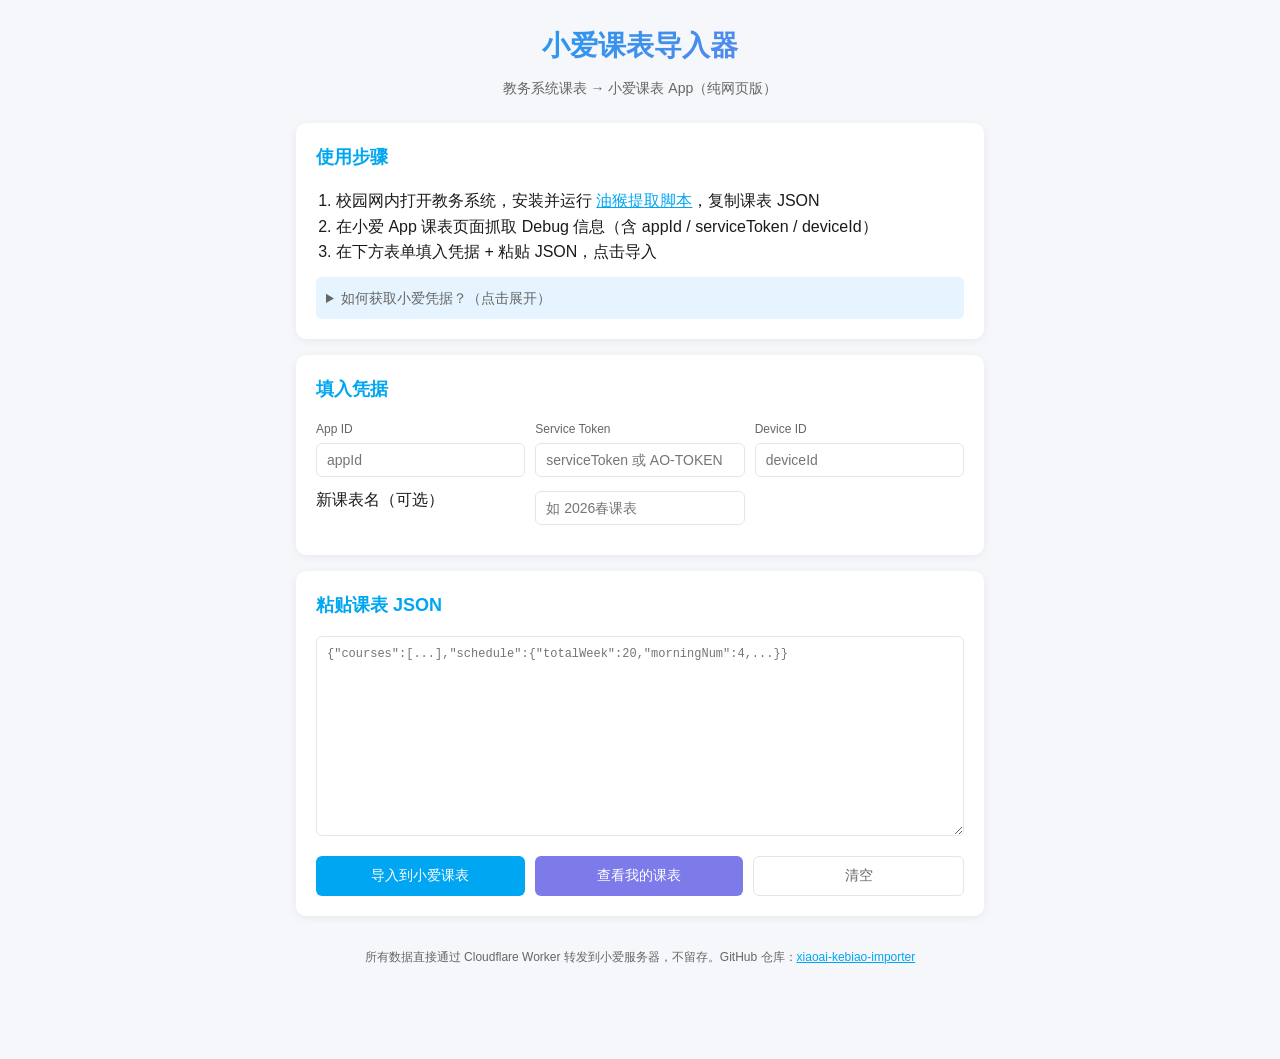
==== docs/index.html @ 1be49dec "feat: 加 GitHub Pages 静态前端 + Cloudflare Worker 反代 - docs/：纯静态网页（index.html + style.css + script.js）  " ====
<!DOCTYPE html>
<html lang="zh-CN">
<head>
<meta charset="UTF-8">
<meta name="viewport" content="width=device-width, initial-scale=1.0">
<title>小爱课表导入器</title>
<link rel="stylesheet" href="style.css">
</head>
<body>
<main class="container">
  <header>
    <h1>小爱课表导入器</h1>
    <p class="subtitle">教务系统课表 → 小爱课表 App（纯网页版）</p>
  </header>

  <section class="card">
    <h2>使用步骤</h2>
    <ol>
      <li>校园网内打开教务系统，安装并运行 <a href="https://github.com/tangjiafu430-bot/xiaoai-kebiao-importer/raw/main/强智课表提取器.user.js" target="_blank">油猴提取脚本</a>，复制课表 JSON</li>
      <li>在小爱 App 课表页面抓取 Debug 信息（含 appId / serviceToken / deviceId）</li>
      <li>在下方表单填入凭据 + 粘贴 JSON，点击导入</li>
    </ol>
    <details>
      <summary>如何获取小爱凭据？（点击展开）</summary>
      <p>小爱 App 的课表 H5 页面 URL 里会带 <code>?appId=xxx&serviceToken=xxx&deviceId=xxx</code>，复制这三个值即可。也可在小米浏览器开发者工具里抓包获取。</p>
    </details>
  </section>

  <section class="card">
    <h2>填入凭据</h2>
    <div class="form-row">
      <label>App ID<input type="text" id="appId" placeholder="appId"></label>
      <label>Service Token<input type="text" id="serviceToken" placeholder="serviceToken 或 AO-TOKEN"></label>
      <label>Device ID<input type="text" id="deviceId" placeholder="deviceId"></label>
    </div>
    <label class="form-row">
      新课表名（可选）
      <input type="text" id="tableName" placeholder="如 2026春课表">
    </label>
  </section>

  <section class="card">
    <h2>粘贴课表 JSON</h2>
    <textarea id="jsonInput" placeholder='{"courses":[...],"schedule":{"totalWeek":20,"morningNum":4,...}}'></textarea>
    <div class="actions">
      <button id="btnImport">导入到小爱课表</button>
      <button id="btnList" class="secondary">查看我的课表</button>
      <button id="btnClear" class="ghost">清空</button>
    </div>
  </section>

  <section class="card hidden" id="resultCard">
    <h2>导入结果</h2>
    <pre id="resultLog"></pre>
  </section>

  <section class="card hidden" id="listCard">
    <h2>我的课表</h2>
    <ul id="listOutput"></ul>
  </section>

  <footer>
    <p>所有数据直接通过 Cloudflare Worker 转发到小爱服务器，不留存。GitHub 仓库：<a href="https://github.com/tangjiafu430-bot/xiaoai-kebiao-importer" target="_blank">xiaoai-kebiao-importer</a></p>
  </footer>
</main>

<script src="script.js"></script>
</body>
</html>
---- docs/style.css ----
:root {
  --bg: #f5f7fa;
  --card: #ffffff;
  --primary: #00A6F2;
  --primary-bg: #E5F4FF;
  --text: #1a1a1a;
  --muted: #666;
  --border: #e0e6ed;
  --shadow: 0 2px 8px rgba(0,0,0,0.06);
  --radius: 10px;
}
@media (prefers-color-scheme: dark) {
  :root {
    --bg: #0f1419;
    --card: #1a1f26;
    --primary: #4DB8FF;
    --primary-bg: #1e2a3a;
    --text: #e6e6e6;
    --muted: #999;
    --border: #2a323c;
    --shadow: 0 2px 8px rgba(0,0,0,0.3);
  }
}
* { box-sizing: border-box; }
body {
  margin: 0;
  font-family: -apple-system, BlinkMacSystemFont, "Segoe UI", "PingFang SC", "Microsoft YaHei", sans-serif;
  background: var(--bg);
  color: var(--text);
  line-height: 1.6;
}
.container {
  max-width: 720px;
  margin: 0 auto;
  padding: 24px 16px 80px;
}
header { text-align: center; margin-bottom: 24px; }
header h1 {
  margin: 0 0 8px;
  font-size: 28px;
  background: linear-gradient(135deg, var(--primary), #7D7AEA);
  -webkit-background-clip: text;
  background-clip: text;
  color: transparent;
}
.subtitle { color: var(--muted); margin: 0; font-size: 14px; }
.card {
  background: var(--card);
  border-radius: var(--radius);
  padding: 20px;
  margin-bottom: 16px;
  box-shadow: var(--shadow);
}
.card h2 {
  margin: 0 0 16px;
  font-size: 18px;
  color: var(--primary);
}
.card ol, .card ul { padding-left: 20px; margin: 8px 0; }
.card a { color: var(--primary); }
details { margin-top: 12px; padding: 10px; background: var(--primary-bg); border-radius: 6px; }
details summary { cursor: pointer; color: var(--muted); font-size: 14px; }
details p { margin: 8px 0 0; font-size: 13px; }
details code { background: rgba(0,0,0,0.06); padding: 2px 4px; border-radius: 3px; font-size: 12px; }
.form-row {
  display: grid;
  grid-template-columns: 1fr 1fr 1fr;
  gap: 10px;
  margin-bottom: 10px;
}
.form-row label, .form-row > label {
  display: flex;
  flex-direction: column;
  font-size: 12px;
  color: var(--muted);
}
.form-row.full {
  grid-template-columns: 1fr;
}
input[type="text"] {
  margin-top: 4px;
  padding: 8px 10px;
  border: 1px solid var(--border);
  border-radius: 6px;
  background: var(--card);
  color: var(--text);
  font-size: 14px;
}
input:focus { outline: 2px solid var(--primary); }
textarea {
  width: 100%;
  min-height: 200px;
  padding: 10px;
  border: 1px solid var(--border);
  border-radius: 6px;
  background: var(--card);
  color: var(--text);
  font-family: "JetBrains Mono", Consolas, monospace;
  font-size: 12px;
  resize: vertical;
}
textarea:focus { outline: 2px solid var(--primary); }
.actions { display: flex; gap: 10px; margin-top: 12px; flex-wrap: wrap; }
button {
  flex: 1;
  min-width: 120px;
  padding: 10px 16px;
  border: none;
  border-radius: 6px;
  background: var(--primary);
  color: white;
  font-size: 14px;
  cursor: pointer;
  transition: opacity 0.2s;
}
button:hover { opacity: 0.85; }
button:disabled { opacity: 0.5; cursor: not-allowed; }
button.secondary { background: #7D7AEA; }
button.ghost { background: transparent; color: var(--muted); border: 1px solid var(--border); }
.hidden { display: none; }
pre {
  background: var(--primary-bg);
  padding: 12px;
  border-radius: 6px;
  font-size: 13px;
  white-space: pre-wrap;
  word-break: break-word;
  margin: 0;
}
ul#listOutput { list-style: none; padding: 0; }
ul#listOutput li {
  padding: 8px 12px;
  border-radius: 6px;
  margin-bottom: 4px;
  background: var(--primary-bg);
  font-size: 14px;
}
ul#listOutput li.current { border-left: 3px solid var(--primary); font-weight: 600; }
footer { text-align: center; color: var(--muted); font-size: 12px; margin-top: 32px; }
footer a { color: var(--primary); }
@media (max-width: 600px) {
  .form-row { grid-template-columns: 1fr; }
  .actions { flex-direction: column; }
  button { flex: none; }
}
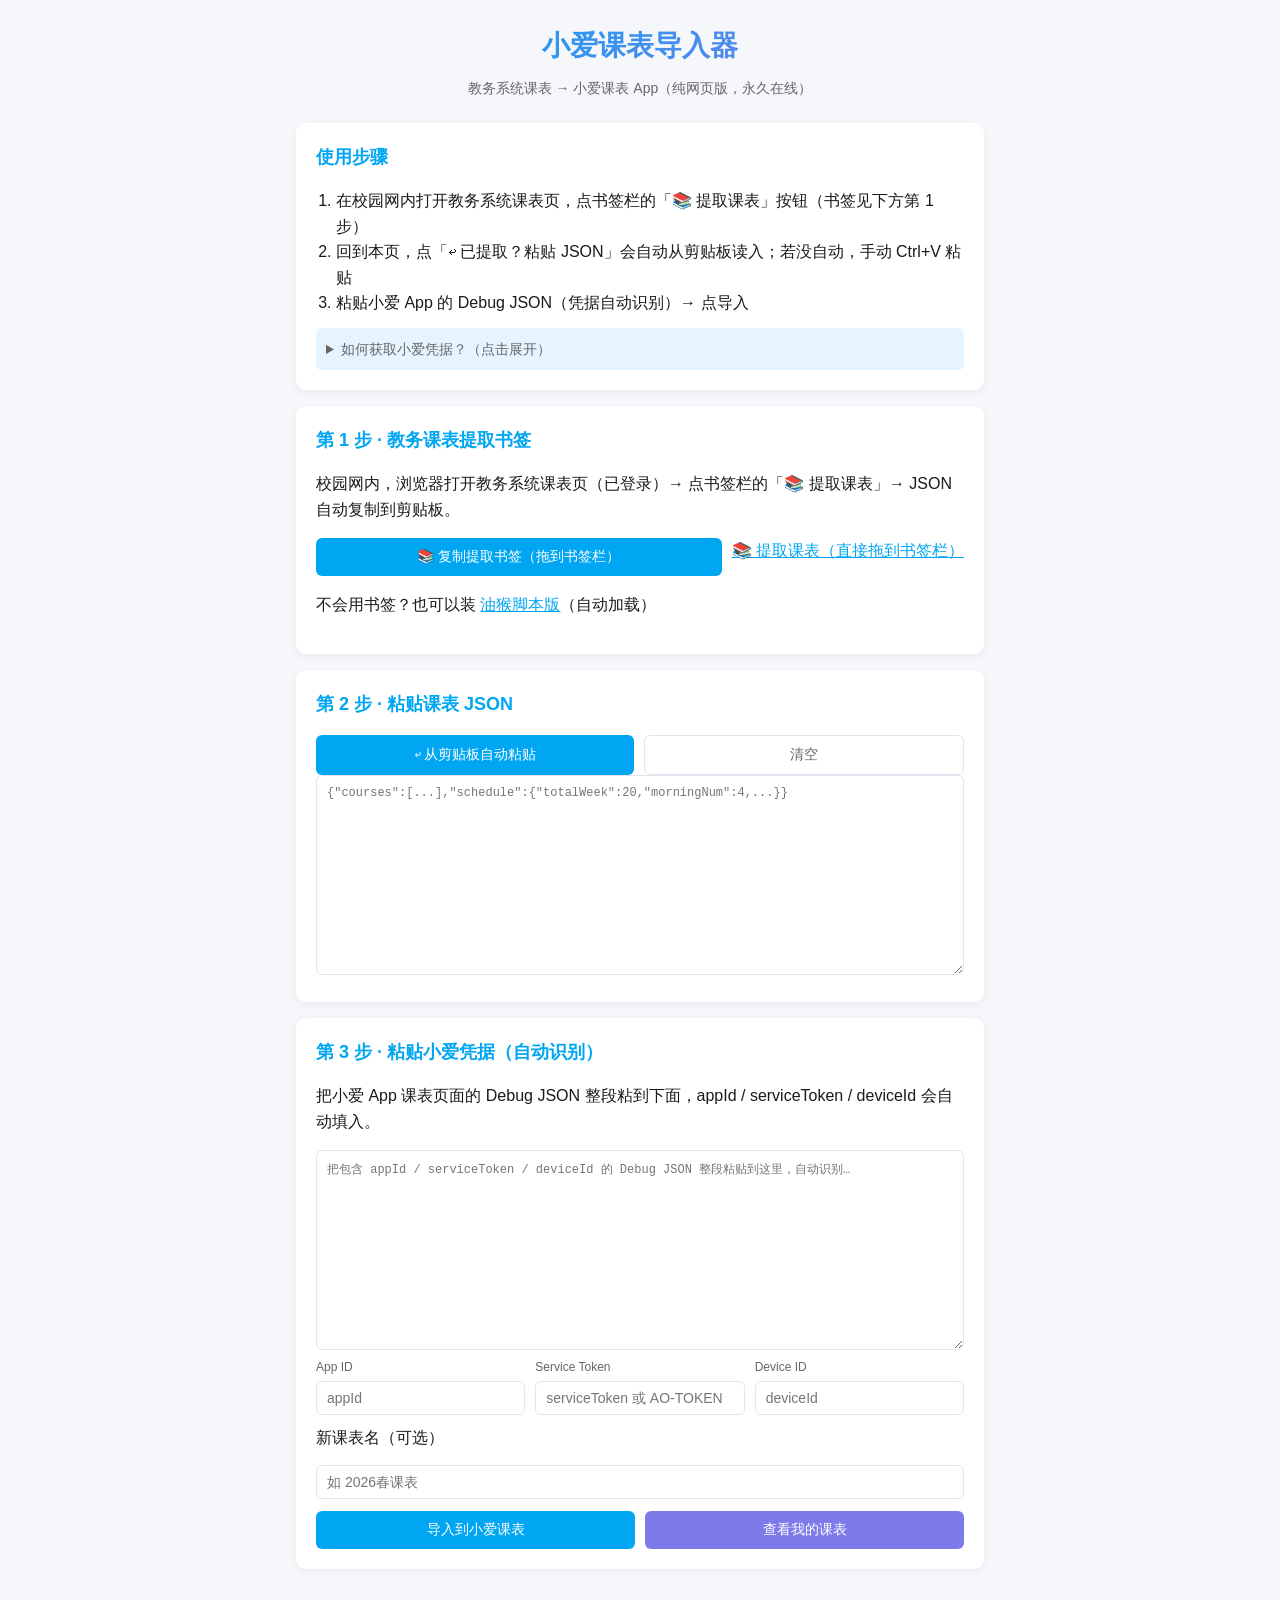
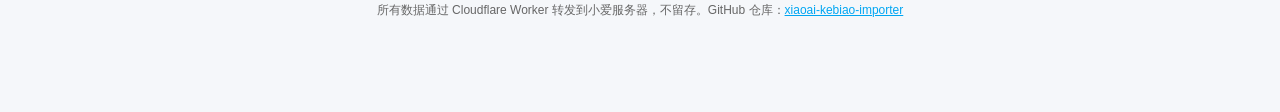
==== commit abc6fb3c: "feat: 加凭据自动识别 + 教务提取书签按钮" ====
--- a/docs/index.html
+++ b/docs/index.html
@@ -10,42 +10,57 @@
 <main class="container">
   <header>
     <h1>小爱课表导入器</h1>
-    <p class="subtitle">教务系统课表 → 小爱课表 App（纯网页版）</p>
+    <p class="subtitle">教务系统课表 → 小爱课表 App（纯网页版，永久在线）</p>
   </header>
 
   <section class="card">
     <h2>使用步骤</h2>
     <ol>
-      <li>校园网内打开教务系统，安装并运行 <a href="https://github.com/tangjiafu430-bot/xiaoai-kebiao-importer/raw/main/强智课表提取器.user.js" target="_blank">油猴提取脚本</a>，复制课表 JSON</li>
-      <li>在小爱 App 课表页面抓取 Debug 信息（含 appId / serviceToken / deviceId）</li>
-      <li>在下方表单填入凭据 + 粘贴 JSON，点击导入</li>
+      <li>在校园网内打开教务系统课表页，点书签栏的「📚 提取课表」按钮（书签见下方第 1 步）</li>
+      <li>回到本页，点「↩ 已提取？粘贴 JSON」会自动从剪贴板读入；若没自动，手动 Ctrl+V 粘贴</li>
+      <li>粘贴小爱 App 的 Debug JSON（凭据自动识别）→ 点导入</li>
     </ol>
     <details>
       <summary>如何获取小爱凭据？（点击展开）</summary>
-      <p>小爱 App 的课表 H5 页面 URL 里会带 <code>?appId=xxx&serviceToken=xxx&deviceId=xxx</code>，复制这三个值即可。也可在小米浏览器开发者工具里抓包获取。</p>
+      <p>小爱 App 的课表 H5 页面 URL 里会带 <code>?appId=xxx&serviceToken=xxx&deviceId=xxx</code>。也可在小爱 App 课表页面长按或菜单里找「Debug 信息 / 调试 JSON」，复制整段粘到下方第 3 步的框里，自动识别。</p>
     </details>
   </section>
 
   <section class="card">
-    <h2>填入凭据</h2>
+    <h2>第 1 步 · 教务课表提取书签</h2>
+    <p class="hint">校园网内，浏览器打开教务系统课表页（已登录）→ 点书签栏的「📚 提取课表」→ JSON 自动复制到剪贴板。</p>
+    <div class="actions">
+      <button id="btnCopyBookmarklet">📚 复制提取书签（拖到书签栏）</button>
+      <a id="bookmarkletLink" href="#" class="link-btn">📚 提取课表（直接拖到书签栏）</a>
+    </div>
+    <p class="hint small">不会用书签？也可以装 <a href="https://github.com/tangjiafu430-bot/xiaoai-kebiao-importer/raw/main/强智课表提取器.user.js" target="_blank">油猴脚本版</a>（自动加载）</p>
+  </section>
+
+  <section class="card">
+    <h2>第 2 步 · 粘贴课表 JSON</h2>
+    <div class="actions">
+      <button id="btnPaste">↩ 从剪贴板自动粘贴</button>
+      <button id="btnClear" class="ghost">清空</button>
+    </div>
+    <textarea id="jsonInput" placeholder='{"courses":[...],"schedule":{"totalWeek":20,"morningNum":4,...}}'></textarea>
+  </section>
+
+  <section class="card">
+    <h2>第 3 步 · 粘贴小爱凭据（自动识别）</h2>
+    <p class="hint">把小爱 App 课表页面的 Debug JSON 整段粘到下面，appId / serviceToken / deviceId 会自动填入。</p>
+    <textarea id="credPaste" placeholder='把包含 appId / serviceToken / deviceId 的 Debug JSON 整段粘贴到这里，自动识别…'></textarea>
     <div class="form-row">
       <label>App ID<input type="text" id="appId" placeholder="appId"></label>
       <label>Service Token<input type="text" id="serviceToken" placeholder="serviceToken 或 AO-TOKEN"></label>
       <label>Device ID<input type="text" id="deviceId" placeholder="deviceId"></label>
     </div>
-    <label class="form-row">
+    <label class="form-row full">
       新课表名（可选）
       <input type="text" id="tableName" placeholder="如 2026春课表">
     </label>
-  </section>
-
-  <section class="card">
-    <h2>粘贴课表 JSON</h2>
-    <textarea id="jsonInput" placeholder='{"courses":[...],"schedule":{"totalWeek":20,"morningNum":4,...}}'></textarea>
     <div class="actions">
       <button id="btnImport">导入到小爱课表</button>
       <button id="btnList" class="secondary">查看我的课表</button>
-      <button id="btnClear" class="ghost">清空</button>
     </div>
   </section>
 
@@ -60,7 +75,7 @@
   </section>
 
   <footer>
-    <p>所有数据直接通过 Cloudflare Worker 转发到小爱服务器，不留存。GitHub 仓库：<a href="https://github.com/tangjiafu430-bot/xiaoai-kebiao-importer" target="_blank">xiaoai-kebiao-importer</a></p>
+    <p>所有数据通过 Cloudflare Worker 转发到小爱服务器，不留存。GitHub 仓库：<a href="https://github.com/tangjiafu430-bot/xiaoai-kebiao-importer" target="_blank">xiaoai-kebiao-importer</a></p>
   </footer>
 </main>
 
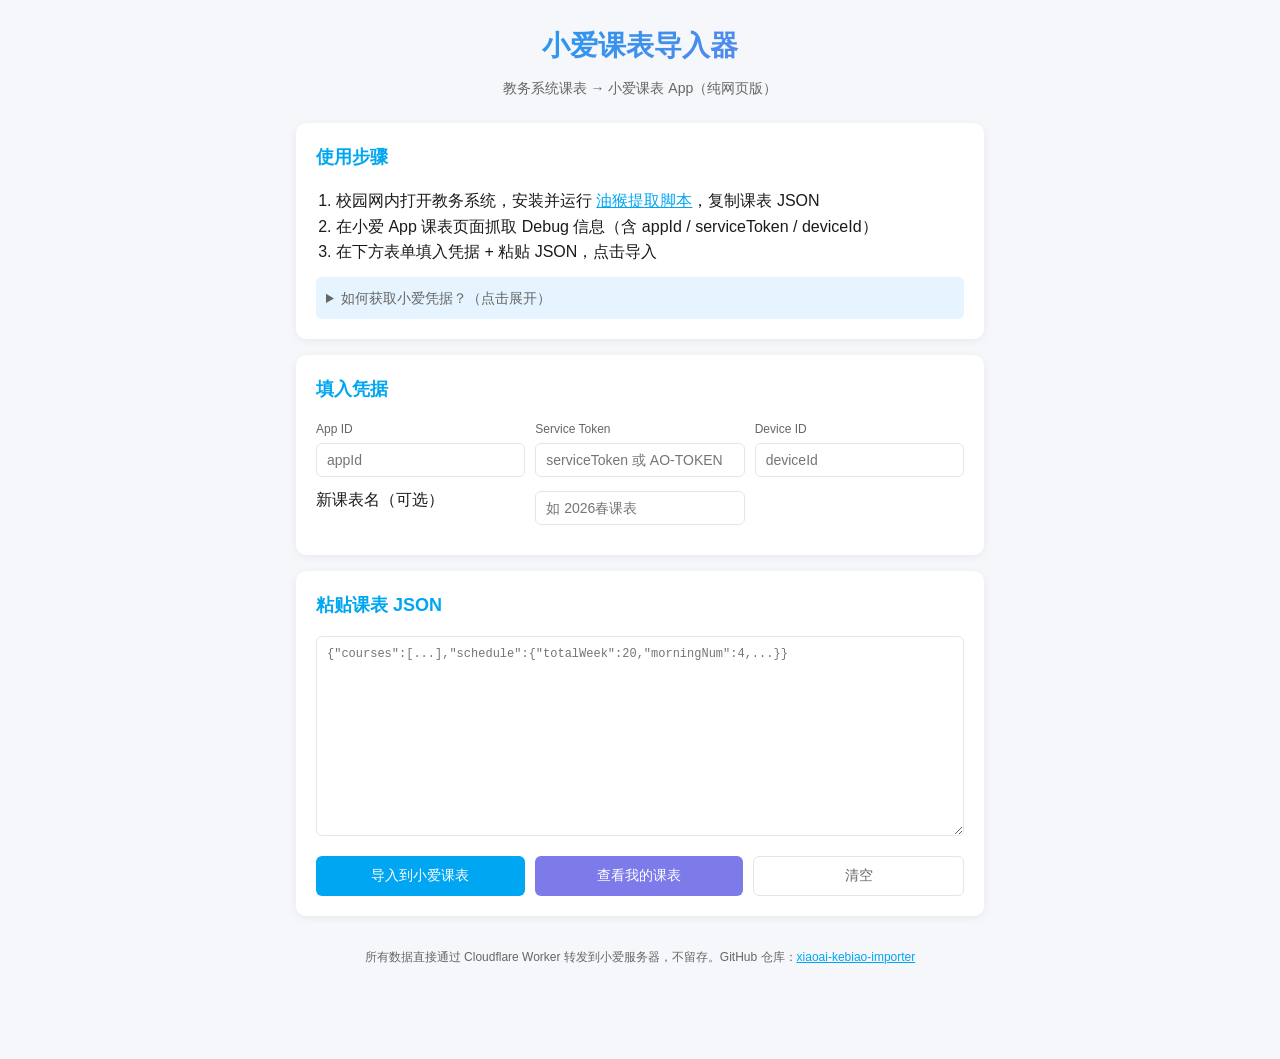
==== commit 707fd52a: "revert: index.html 回滚到加新功能之前" ====
--- a/docs/index.html
+++ b/docs/index.html
@@ -10,57 +10,42 @@
 <main class="container">
   <header>
     <h1>小爱课表导入器</h1>
-    <p class="subtitle">教务系统课表 → 小爱课表 App（纯网页版，永久在线）</p>
+    <p class="subtitle">教务系统课表 → 小爱课表 App（纯网页版）</p>
   </header>
 
   <section class="card">
     <h2>使用步骤</h2>
     <ol>
-      <li>在校园网内打开教务系统课表页，点书签栏的「📚 提取课表」按钮（书签见下方第 1 步）</li>
-      <li>回到本页，点「↩ 已提取？粘贴 JSON」会自动从剪贴板读入；若没自动，手动 Ctrl+V 粘贴</li>
-      <li>粘贴小爱 App 的 Debug JSON（凭据自动识别）→ 点导入</li>
+      <li>校园网内打开教务系统，安装并运行 <a href="https://github.com/tangjiafu430-bot/xiaoai-kebiao-importer/raw/main/强智课表提取器.user.js" target="_blank">油猴提取脚本</a>，复制课表 JSON</li>
+      <li>在小爱 App 课表页面抓取 Debug 信息（含 appId / serviceToken / deviceId）</li>
+      <li>在下方表单填入凭据 + 粘贴 JSON，点击导入</li>
     </ol>
     <details>
       <summary>如何获取小爱凭据？（点击展开）</summary>
-      <p>小爱 App 的课表 H5 页面 URL 里会带 <code>?appId=xxx&serviceToken=xxx&deviceId=xxx</code>。也可在小爱 App 课表页面长按或菜单里找「Debug 信息 / 调试 JSON」，复制整段粘到下方第 3 步的框里，自动识别。</p>
+      <p>小爱 App 的课表 H5 页面 URL 里会带 <code>?appId=xxx&serviceToken=xxx&deviceId=xxx</code>，复制这三个值即可。也可在小米浏览器开发者工具里抓包获取。</p>
     </details>
   </section>
 
   <section class="card">
-    <h2>第 1 步 · 教务课表提取书签</h2>
-    <p class="hint">校园网内，浏览器打开教务系统课表页（已登录）→ 点书签栏的「📚 提取课表」→ JSON 自动复制到剪贴板。</p>
-    <div class="actions">
-      <button id="btnCopyBookmarklet">📚 复制提取书签（拖到书签栏）</button>
-      <a id="bookmarkletLink" href="#" class="link-btn">📚 提取课表（直接拖到书签栏）</a>
-    </div>
-    <p class="hint small">不会用书签？也可以装 <a href="https://github.com/tangjiafu430-bot/xiaoai-kebiao-importer/raw/main/强智课表提取器.user.js" target="_blank">油猴脚本版</a>（自动加载）</p>
-  </section>
-
-  <section class="card">
-    <h2>第 2 步 · 粘贴课表 JSON</h2>
-    <div class="actions">
-      <button id="btnPaste">↩ 从剪贴板自动粘贴</button>
-      <button id="btnClear" class="ghost">清空</button>
-    </div>
-    <textarea id="jsonInput" placeholder='{"courses":[...],"schedule":{"totalWeek":20,"morningNum":4,...}}'></textarea>
-  </section>
-
-  <section class="card">
-    <h2>第 3 步 · 粘贴小爱凭据（自动识别）</h2>
-    <p class="hint">把小爱 App 课表页面的 Debug JSON 整段粘到下面，appId / serviceToken / deviceId 会自动填入。</p>
-    <textarea id="credPaste" placeholder='把包含 appId / serviceToken / deviceId 的 Debug JSON 整段粘贴到这里，自动识别…'></textarea>
+    <h2>填入凭据</h2>
     <div class="form-row">
       <label>App ID<input type="text" id="appId" placeholder="appId"></label>
       <label>Service Token<input type="text" id="serviceToken" placeholder="serviceToken 或 AO-TOKEN"></label>
       <label>Device ID<input type="text" id="deviceId" placeholder="deviceId"></label>
     </div>
-    <label class="form-row full">
+    <label class="form-row">
       新课表名（可选）
       <input type="text" id="tableName" placeholder="如 2026春课表">
     </label>
+  </section>
+
+  <section class="card">
+    <h2>粘贴课表 JSON</h2>
+    <textarea id="jsonInput" placeholder='{"courses":[...],"schedule":{"totalWeek":20,"morningNum":4,...}}'></textarea>
     <div class="actions">
       <button id="btnImport">导入到小爱课表</button>
       <button id="btnList" class="secondary">查看我的课表</button>
+      <button id="btnClear" class="ghost">清空</button>
     </div>
   </section>
 
@@ -75,7 +60,7 @@
   </section>
 
   <footer>
-    <p>所有数据通过 Cloudflare Worker 转发到小爱服务器，不留存。GitHub 仓库：<a href="https://github.com/tangjiafu430-bot/xiaoai-kebiao-importer" target="_blank">xiaoai-kebiao-importer</a></p>
+    <p>所有数据直接通过 Cloudflare Worker 转发到小爱服务器，不留存。GitHub 仓库：<a href="https://github.com/tangjiafu430-bot/xiaoai-kebiao-importer" target="_blank">xiaoai-kebiao-importer</a></p>
   </footer>
 </main>
 
--- a/docs/style.css
+++ b/docs/style.css
@@ -77,6 +77,23 @@
 .form-row.full {
   grid-template-columns: 1fr;
 }
+.hint { color: var(--muted); font-size: 13px; margin: 6px 0; }
+.hint.small { font-size: 12px; opacity: 0.8; }
+.link-btn {
+  flex: 1;
+  min-width: 120px;
+  padding: 10px 16px;
+  border-radius: 6px;
+  background: #7D7AEA;
+  color: white !important;
+  font-size: 14px;
+  text-decoration: none;
+  text-align: center;
+  display: inline-block;
+  cursor: grab;
+}
+.link-btn:hover { opacity: 0.85; }
+#credPaste { min-height: 90px; margin-bottom: 10px; }
 input[type="text"] {
   margin-top: 4px;
   padding: 8px 10px;
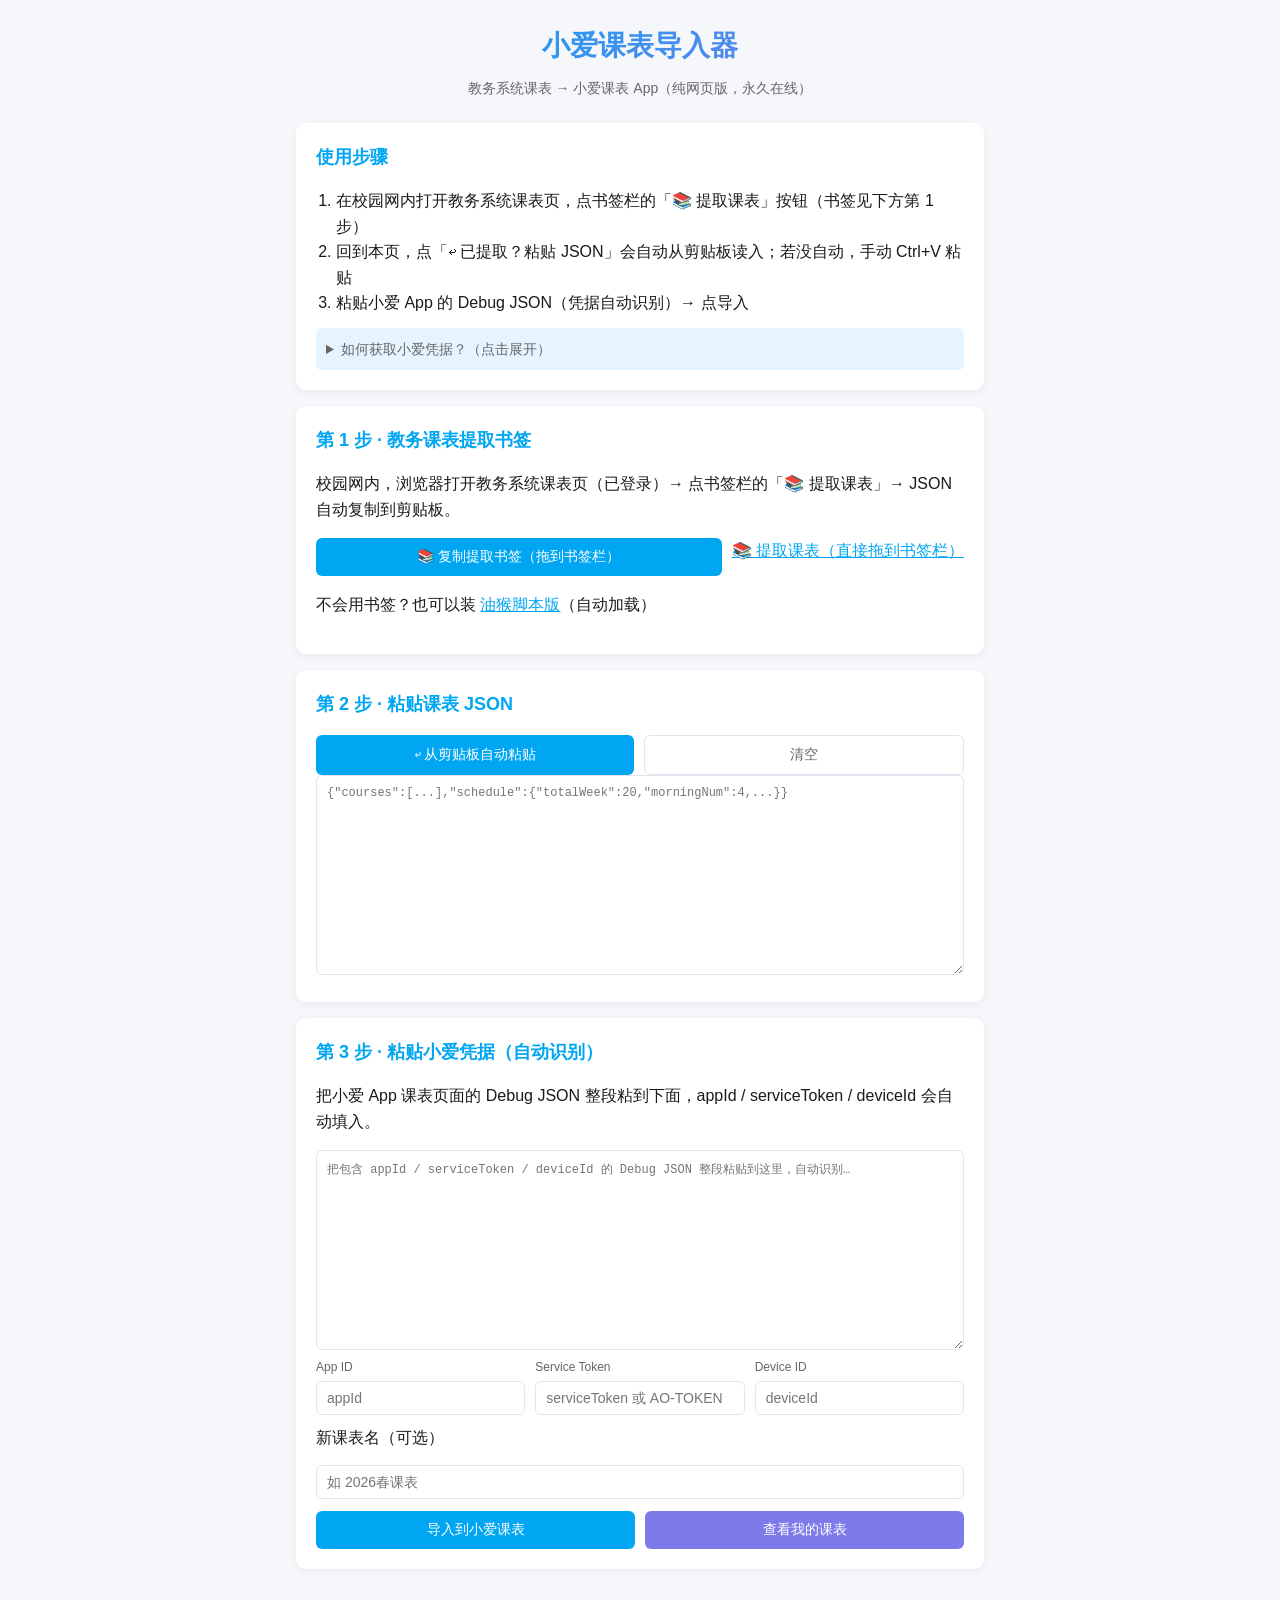
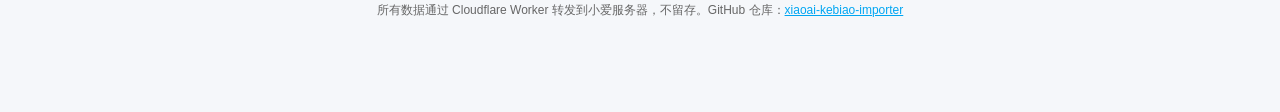
==== commit 99d56c42: "restore: 恢复凭证识别 + 教务书签版本" ====
--- a/docs/index.html
+++ b/docs/index.html
@@ -10,42 +10,57 @@
 <main class="container">
   <header>
     <h1>小爱课表导入器</h1>
-    <p class="subtitle">教务系统课表 → 小爱课表 App（纯网页版）</p>
+    <p class="subtitle">教务系统课表 → 小爱课表 App（纯网页版，永久在线）</p>
   </header>
 
   <section class="card">
     <h2>使用步骤</h2>
     <ol>
-      <li>校园网内打开教务系统，安装并运行 <a href="https://github.com/tangjiafu430-bot/xiaoai-kebiao-importer/raw/main/强智课表提取器.user.js" target="_blank">油猴提取脚本</a>，复制课表 JSON</li>
-      <li>在小爱 App 课表页面抓取 Debug 信息（含 appId / serviceToken / deviceId）</li>
-      <li>在下方表单填入凭据 + 粘贴 JSON，点击导入</li>
+      <li>在校园网内打开教务系统课表页，点书签栏的「📚 提取课表」按钮（书签见下方第 1 步）</li>
+      <li>回到本页，点「↩ 已提取？粘贴 JSON」会自动从剪贴板读入；若没自动，手动 Ctrl+V 粘贴</li>
+      <li>粘贴小爱 App 的 Debug JSON（凭据自动识别）→ 点导入</li>
     </ol>
     <details>
       <summary>如何获取小爱凭据？（点击展开）</summary>
-      <p>小爱 App 的课表 H5 页面 URL 里会带 <code>?appId=xxx&serviceToken=xxx&deviceId=xxx</code>，复制这三个值即可。也可在小米浏览器开发者工具里抓包获取。</p>
+      <p>小爱 App 的课表 H5 页面 URL 里会带 <code>?appId=xxx&serviceToken=xxx&deviceId=xxx</code>。也可在小爱 App 课表页面长按或菜单里找「Debug 信息 / 调试 JSON」，复制整段粘到下方第 3 步的框里，自动识别。</p>
     </details>
   </section>
 
   <section class="card">
-    <h2>填入凭据</h2>
+    <h2>第 1 步 · 教务课表提取书签</h2>
+    <p class="hint">校园网内，浏览器打开教务系统课表页（已登录）→ 点书签栏的「📚 提取课表」→ JSON 自动复制到剪贴板。</p>
+    <div class="actions">
+      <button id="btnCopyBookmarklet">📚 复制提取书签（拖到书签栏）</button>
+      <a id="bookmarkletLink" href="#" class="link-btn">📚 提取课表（直接拖到书签栏）</a>
+    </div>
+    <p class="hint small">不会用书签？也可以装 <a href="https://github.com/tangjiafu430-bot/xiaoai-kebiao-importer/raw/main/强智课表提取器.user.js" target="_blank">油猴脚本版</a>（自动加载）</p>
+  </section>
+
+  <section class="card">
+    <h2>第 2 步 · 粘贴课表 JSON</h2>
+    <div class="actions">
+      <button id="btnPaste">↩ 从剪贴板自动粘贴</button>
+      <button id="btnClear" class="ghost">清空</button>
+    </div>
+    <textarea id="jsonInput" placeholder='{"courses":[...],"schedule":{"totalWeek":20,"morningNum":4,...}}'></textarea>
+  </section>
+
+  <section class="card">
+    <h2>第 3 步 · 粘贴小爱凭据（自动识别）</h2>
+    <p class="hint">把小爱 App 课表页面的 Debug JSON 整段粘到下面，appId / serviceToken / deviceId 会自动填入。</p>
+    <textarea id="credPaste" placeholder='把包含 appId / serviceToken / deviceId 的 Debug JSON 整段粘贴到这里，自动识别…'></textarea>
     <div class="form-row">
       <label>App ID<input type="text" id="appId" placeholder="appId"></label>
       <label>Service Token<input type="text" id="serviceToken" placeholder="serviceToken 或 AO-TOKEN"></label>
       <label>Device ID<input type="text" id="deviceId" placeholder="deviceId"></label>
     </div>
-    <label class="form-row">
+    <label class="form-row full">
       新课表名（可选）
       <input type="text" id="tableName" placeholder="如 2026春课表">
     </label>
-  </section>
-
-  <section class="card">
-    <h2>粘贴课表 JSON</h2>
-    <textarea id="jsonInput" placeholder='{"courses":[...],"schedule":{"totalWeek":20,"morningNum":4,...}}'></textarea>
     <div class="actions">
       <button id="btnImport">导入到小爱课表</button>
       <button id="btnList" class="secondary">查看我的课表</button>
-      <button id="btnClear" class="ghost">清空</button>
     </div>
   </section>
 
@@ -60,7 +75,7 @@
   </section>
 
   <footer>
-    <p>所有数据直接通过 Cloudflare Worker 转发到小爱服务器，不留存。GitHub 仓库：<a href="https://github.com/tangjiafu430-bot/xiaoai-kebiao-importer" target="_blank">xiaoai-kebiao-importer</a></p>
+    <p>所有数据通过 Cloudflare Worker 转发到小爱服务器，不留存。GitHub 仓库：<a href="https://github.com/tangjiafu430-bot/xiaoai-kebiao-importer" target="_blank">xiaoai-kebiao-importer</a></p>
   </footer>
 </main>
 
--- a/docs/style.css
+++ b/docs/style.css
@@ -77,23 +77,6 @@
 .form-row.full {
   grid-template-columns: 1fr;
 }
-.hint { color: var(--muted); font-size: 13px; margin: 6px 0; }
-.hint.small { font-size: 12px; opacity: 0.8; }
-.link-btn {
-  flex: 1;
-  min-width: 120px;
-  padding: 10px 16px;
-  border-radius: 6px;
-  background: #7D7AEA;
-  color: white !important;
-  font-size: 14px;
-  text-decoration: none;
-  text-align: center;
-  display: inline-block;
-  cursor: grab;
-}
-.link-btn:hover { opacity: 0.85; }
-#credPaste { min-height: 90px; margin-bottom: 10px; }
 input[type="text"] {
   margin-top: 4px;
   padding: 8px 10px;
